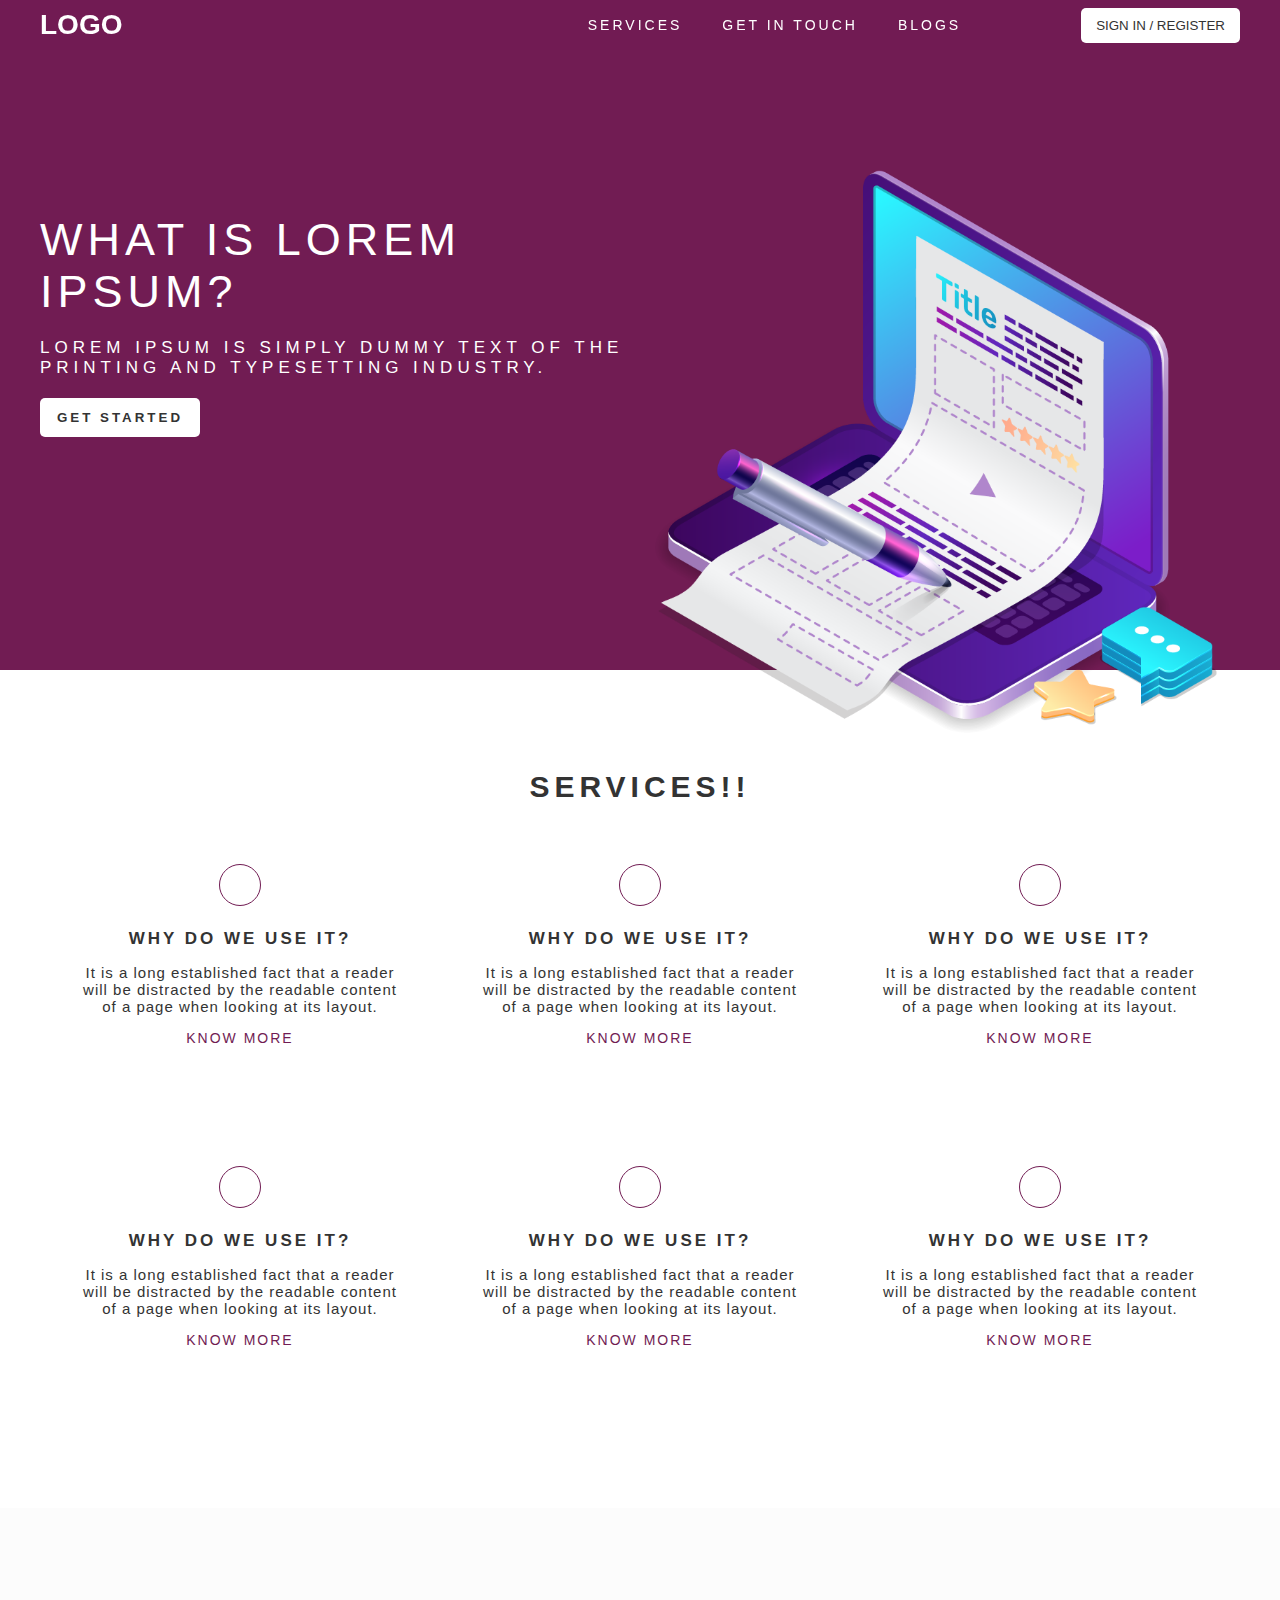
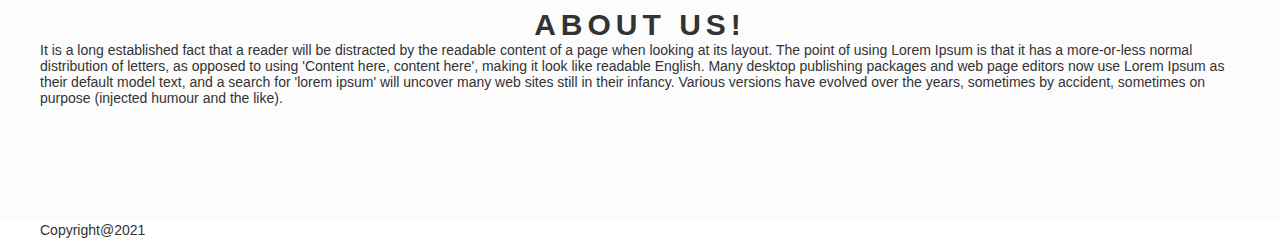
==== theme-3/index-prasad.html @ a6ea3e81 "theme 3 added" ====
<!DOCTYPE html>
<html lang="en">
<head>
    <meta charset="UTF-8">
    <meta http-equiv="X-UA-Compatible" content="IE=edge">
    <meta name="viewport" content="width=device-width, initial-scale=1.0">
    <title>ElevateLabs</title>
    <link rel="stylesheet" href="./styles.css" type="text/css">
    <link rel="stylesheet" href="./animation.css">
    <link rel="stylesheet" href="https://pro.fontawesome.com/releases/v5.10.0/css/all.css" integrity="sha384-AYmEC3Yw5cVb3ZcuHtOA93w35dYTsvhLPVnYs9eStHfGJvOvKxVfELGroGkvsg+p" crossorigin="anonymous"/>

</head>
<body>
    <div class="wrapper">
        <header class="header">
            <div class="container flex-block-one">
                <div class="logo-wrap">
                    <h1>LOGO</h1>
                </div>
                <div class="nav-wrap">
                    <nav>
                        <li><a href="javascript:void(0)">Services</a></li>
                        <li><a href="javascript:void(0)">Get In Touch</a></li>
                        <li><a href="javascript:void(0)">Blogs</a></li>
                    </nav>
                    <button class="btn btn-header">Sign in / Register</button>
                </div>
            </div>
        </header>
        <main>
            <section class="section section-one">
                <div class="container">
                    <div class="inner-wrapper flex-banner-block z-index-wrap">
                        <div class="contentblock">
                            <h2 class="fadeInLeft-animation">What is Lorem Ipsum?</h2>
                            <h3 class="fadeInLeft-animation">Lorem Ipsum is simply dummy text of the printing and typesetting industry. </h3>
                            <button class="btn btn-style-1 fadeInLeft-animation">Get Started</button>
                        </div>
                        <div class="imagebock">
                            <img src="./images/bannerpng-1.png" alt="" srcset="" class="fadeInRight-animation">
                        </div>
                    </div>
                </div>
            </section>
            <section class="section section-two bg-white">
                <div class="container">
                    <div class="inner-wrap z-index-wrap">
                        <h3 class="section-head">Services!!</h3>
                        <div class="inner-gird-wrap">
                            <div class="card">
                                <div class="imageb"><span><i class="fas fa-chalkboard-teacher"></i></span></div>
                                <div class="textb">
                                    <p class="titlet">Why do we use it?</p>
                                    <p class="desct">
                                        It is a long established fact that a reader will be distracted by the readable content of a page when looking at its layout. </p>
                                    <a class="readmoret" href="javascript:void(0);">Know More</a>
                                </div>
                            </div>
                            <div class="card">
                                <div class="imageb"><span><i class="fas fa-chalkboard-teacher"></i></span></div>
                                <div class="textb">
                                    <p class="titlet">Why do we use it?</p>
                                    <p class="desct">
                                        It is a long established fact that a reader will be distracted by the readable content of a page when looking at its layout. </p>
                                    <a class="readmoret" href="javascript:void(0);">Know More</a>
                                </div>
                            </div>
                            <div class="card">
                                <div class="imageb"><span><i class="fas fa-chalkboard-teacher"></i></span></div>
                                <div class="textb">
                                    <p class="titlet">Why do we use it?</p>
                                    <p class="desct">
                                        It is a long established fact that a reader will be distracted by the readable content of a page when looking at its layout. </p>
                                    <a class="readmoret" href="javascript:void(0);">Know More</a>
                                </div>
                            </div>
                            <div class="card">
                                <div class="imageb"><span><i class="fas fa-chalkboard-teacher"></i></span></div>
                                <div class="textb">
                                    <p class="titlet">Why do we use it?</p>
                                    <p class="desct">
                                        It is a long established fact that a reader will be distracted by the readable content of a page when looking at its layout. </p>
                                    <a class="readmoret" href="javascript:void(0);">Know More</a>
                                </div>
                            </div>
                            <div class="card">
                                <div class="imageb"><span><i class="fas fa-chalkboard-teacher"></i></span></div>
                                <div class="textb">
                                    <p class="titlet">Why do we use it?</p>
                                    <p class="desct">
                                        It is a long established fact that a reader will be distracted by the readable content of a page when looking at its layout. </p>
                                    <a class="readmoret" href="javascript:void(0);">Know More</a>
                                </div>
                            </div>
                            <div class="card">
                                <div class="imageb"><span><i class="fas fa-chalkboard-teacher"></i></span></div>
                                <div class="textb">
                                    <p class="titlet">Why do we use it?</p>
                                    <p class="desct">
                                        It is a long established fact that a reader will be distracted by the readable content of a page when looking at its layout. </p>
                                    <a class="readmoret" href="javascript:void(0);">Know More</a>
                                </div>
                            </div>
                        </div>
                    </div>
                </div>
            </section>
            <section class="section section-three bg-darkwhite">
                <div class="container">
                    <div class="inner-wrap z-index-wrap">
                        <h3 class="section-head">About us!</h3>
                       <div class="sect3-wrap flexcn-wrap">
                        
                        <div class="leftcol">
                            <p>It is a long established fact that a reader will be distracted by the readable content of a page when looking at its layout. The point of using Lorem Ipsum is that it has a more-or-less normal distribution of letters, as opposed to using 'Content here, content here', making it look like readable English. Many desktop publishing packages and web page editors now use Lorem Ipsum as their default model text, and a search for 'lorem ipsum' will uncover many web sites still in their infancy. Various versions have evolved over the years, sometimes by accident, sometimes on purpose (injected humour and the like).</p>
                        </div>
                        <div class="rightcol">
                            <img src="./assets/images/image2.jpg" alt="">
                        </div>
                       </div>
                    </div>
                </div>
            </section>
        </main>
        <footer class="footer">
            <div class="container">
                <div class="footer-wrap">
                    <p>Copyright@2021</p>
                </div>
            </div>
        </footer>
    </div>
    <script src="./scripts.js"></script>
</body>
</html>
---- theme-3/styles.css ----
*{margin:0;padding:0;box-sizing: border-box;}
ul,li{list-style-type: none;padding: 0;margin: 0;}

:root {
  --main-color: hotpink;
  /* --main-bg:linear-gradient(to right top, #540355, #56105a, #581a5f, #5a2364, #5c2a69);; */
  --main-bg:#711c53;
  --main-bg2:rgba(113, 28, 83,0.9);
  --light-bg:rgba(252, 252, 252,1);
  /* --main-bg2:rgba(0, 0, 0,0.7); */
  --pane-padding: 5px 42px;
}
a{text-decoration: none;}
body{position: relative;font-size: 14px;line-height: normal;font-family: Helvetica,Arial, sans-serif;color: #333;background-color: #fff;}
.header{position: fixed;z-index: 3;transition: all 0.5s;top: 0;left: 0;right: 0;height: 50px;background:var(--main-bg2);color: #fff;}
.sticky-header{position: fixed;left: 0;top:0;right:0}
.container{max-width: 1200px;margin: 0 auto;}
.flex-block-one{display: flex;justify-content: space-between;align-items: center;height: 50px;}

.btn{appearance: none;border:0;cursor: pointer;border-radius: 5px;}
.btn-header{padding: 10px 15px;background-color: #fff;color: #333;text-transform: uppercase;font-weight: 500;transition: all 0.3s;}
.btn-header:hover{opacity: 0.9;}



/***/
.logo-wrap{color: #fff;}
.nav-wrap{position: relative;display: flex;justify-content: right;}
nav{display: flex;margin-right: 100px;align-items: center;}
nav li{margin: 0 20px;position: relative;}
nav li a{color: #fff;text-decoration: none;letter-spacing: 3px;text-transform: uppercase;}
nav li a::after{content: "";position: absolute;background: #fff;width: 0;height: 2px;bottom: -7px;;display: block;left:50%;transform: translateX(-50%);transition: all 0.3s;opacity: 0;}
nav li:hover a::after{width: 100%;opacity: 1;}

/**/
/* .section-one{background-image: linear-gradient(to left top, #091124, #0c1c2f, #0e263a, #103045, #123b50, #114056, #0f445c, #0d4962, #074865, #034869, #03476c, #06466f);color: #fff;} */
.section-one{background:var(--main-bg);color: #fff;}
.section-one{padding-top: 50px;}
.flex-banner-block{display: flex;justify-content: stretch;height: 670px;align-items: stretch;}
.contentblock{display: flex;flex-direction: column;justify-content: center;flex-basis: 50%;;text-transform: uppercase;}
.contentblock h2,.contentblock h3,.contentblock button{margin-bottom: 20px;text-align: left;font-weight: normal;letter-spacing: 5px}
.contentblock h2{font-size: 45px;}
.contentblock h3{font-size: 17px;}
.contentblock .btn-style-1 {max-width: 160px;padding: 12px 0;text-transform: uppercase;position: relative;cursor: pointer;letter-spacing: 3px;background-color: #fff;color: #333;font-weight: bold;text-align: center;transition: all 0.3s;}
.contentblock .btn-style-1:hover{opacity: 0.9;}
.imagebock{flex-basis: 50%;position: relative;}
.imagebock img{position: absolute;max-width: 140%;right: 0;bottom: -33%;right: -20%;}

/*section common*/
section{padding:100px 0;position: relative;}
section:first-child{padding: 0;}
.section-head{font-size: 30px;text-transform: uppercase;letter-spacing: 5px;text-align: center;}
.bg-white{background:#fff;}
.bg-darkwhite{background: var(--light-bg);}
.z-index-wrap{z-index: 2;position: relative;}
section:first-child .z-index-wrap{z-index: 1;}

/*section 2*/
.inner-gird-wrap{position: relative;display: flex;justify-content: space-around;flex-wrap: wrap;}
.inner-gird-wrap .card{flex-basis: 30%;}
.card{position: relative;border-radius: 2px;border:0 solid #f6f6f6;padding:40px 20px;margin: 20px;transition: all 0.3s ease-in-out;text-align: center;}
.card .titlet{font-size: 17px;font-weight: bold;letter-spacing: 3px;text-transform: uppercase;margin-bottom: 15px;transition: all 0.3s ease-in;}
.card .desct{font-size: 15px;margin-bottom: 15px;letter-spacing: 1px;}
.card .readmoret{color:var(--main-bg);text-transform: uppercase;letter-spacing: 2px;}
.card .imageb{margin-bottom: 20px;}
.card .imageb span{position: relative;overflow: hidden;padding: 20px;border-radius: 50%;border: 1px solid var(--main-bg);display: inline-block;transition:all .5s ease-in}
.card .imageb i{font-size: 30px;color:var(--main-bg);}
.card:hover{box-shadow: 0 10px 15px 0px #ccc;}
.card:hover .imageb span{box-shadow: 0 0 3px 0px #333;background-color:var(--main-bg);transform: rotateY(180deg);}
.card:hover .imageb i{color: #fff}
---- theme-3/animation.css ----
@-webkit-keyframes fadeInLeft {
    0%   { opacity: 0; margin-left: -40px;}
    100% { opacity: 1; margin-left: 0;}
}
@-moz-keyframes fadeInLeft {
    0%   { opacity: 0; margin-left: -40px;}
    100% { opacity: 1; margin-left: 0;}
}
@-o-keyframes fadeInLeft {
    0%   { opacity: 0; margin-left: -40px;}
    100% { opacity: 1; margin-left: 0;}
}
@keyframes fadeInLeft {
    0%   { opacity: 0; margin-left: -40px;}
    100% { opacity: 1; margin-left: 0;}
}

.fadeInLeft-animation {
    -webkit-animation: fadeInLeft 5s 1; /* Safari 4+ */
    -moz-animation:    fadeInLeft 5s 1; /* Fx 5+ */
    -o-animation:      fadeInLeft 5s 1; /* Opera 12+ */
    animation:         fadeInLeft 5s 1; /* IE 10+, Fx 29+ */
}
@-webkit-keyframes fadeInRight {
    0%   { opacity: 0; margin-right: -40px;}
    100% { opacity: 1; margin-right: 0;}
}
@-moz-keyframes fadeInRight {
    0%   { opacity: 0; margin-right: -40px;}
    100% { opacity: 1; margin-right: 0;}
}
@-o-keyframes fadeInRight {
    0%   { opacity: 0; margin-right: -40px;}
    100% { opacity: 1; margin-right: 0;}
}
@keyframes fadeInRight {
    0%   { opacity: 0; margin-right: -40px;}
    100% { opacity: 1; margin-right: 0;}
}

.fadeInRight-animation {
    -webkit-animation: fadeInRight 5s 1; /* Safari 4+ */
    -moz-animation:    fadeInRight 5s 1; /* Fx 5+ */
    -o-animation:      fadeInRight 5s 1; /* Opera 12+ */
    animation:         fadeInRight 5s 1; /* IE 10+, Fx 29+ */
}

@-webkit-keyframes fadeInUp {
    0%   { opacity: 0; margin-bottom: -40px;}
    100% { opacity: 1; margin-bottom: 0;}
}
@-moz-keyframes fadeInUp {
    0%   { opacity: 0; margin-bottom: -40px;}
    100% { opacity: 1; margin-bottom: 0;}
}
@-o-keyframes fadeInUp {
    0%   { opacity: 0; margin-bottom: -40px;}
    100% { opacity: 1; margin-bottom: 0;}
}
@keyframes fadeInUp {
    0%   { opacity: 0; margin-bottom: -40px;}
    100% { opacity: 1; margin-bottom: 0;}
}

.fadeInUp-animation {
    -webkit-animation: fadeInUp 2.5s 1; /* Safari 4+ */
    -moz-animation:    fadeInUp 2.5s 1; /* Fx 5+ */
    -o-animation:      fadeInUp 2.5s 1; /* Opera 12+ */
    animation:         fadeInUp 2.5s 1; /* IE 10+, Fx 29+ */
  }
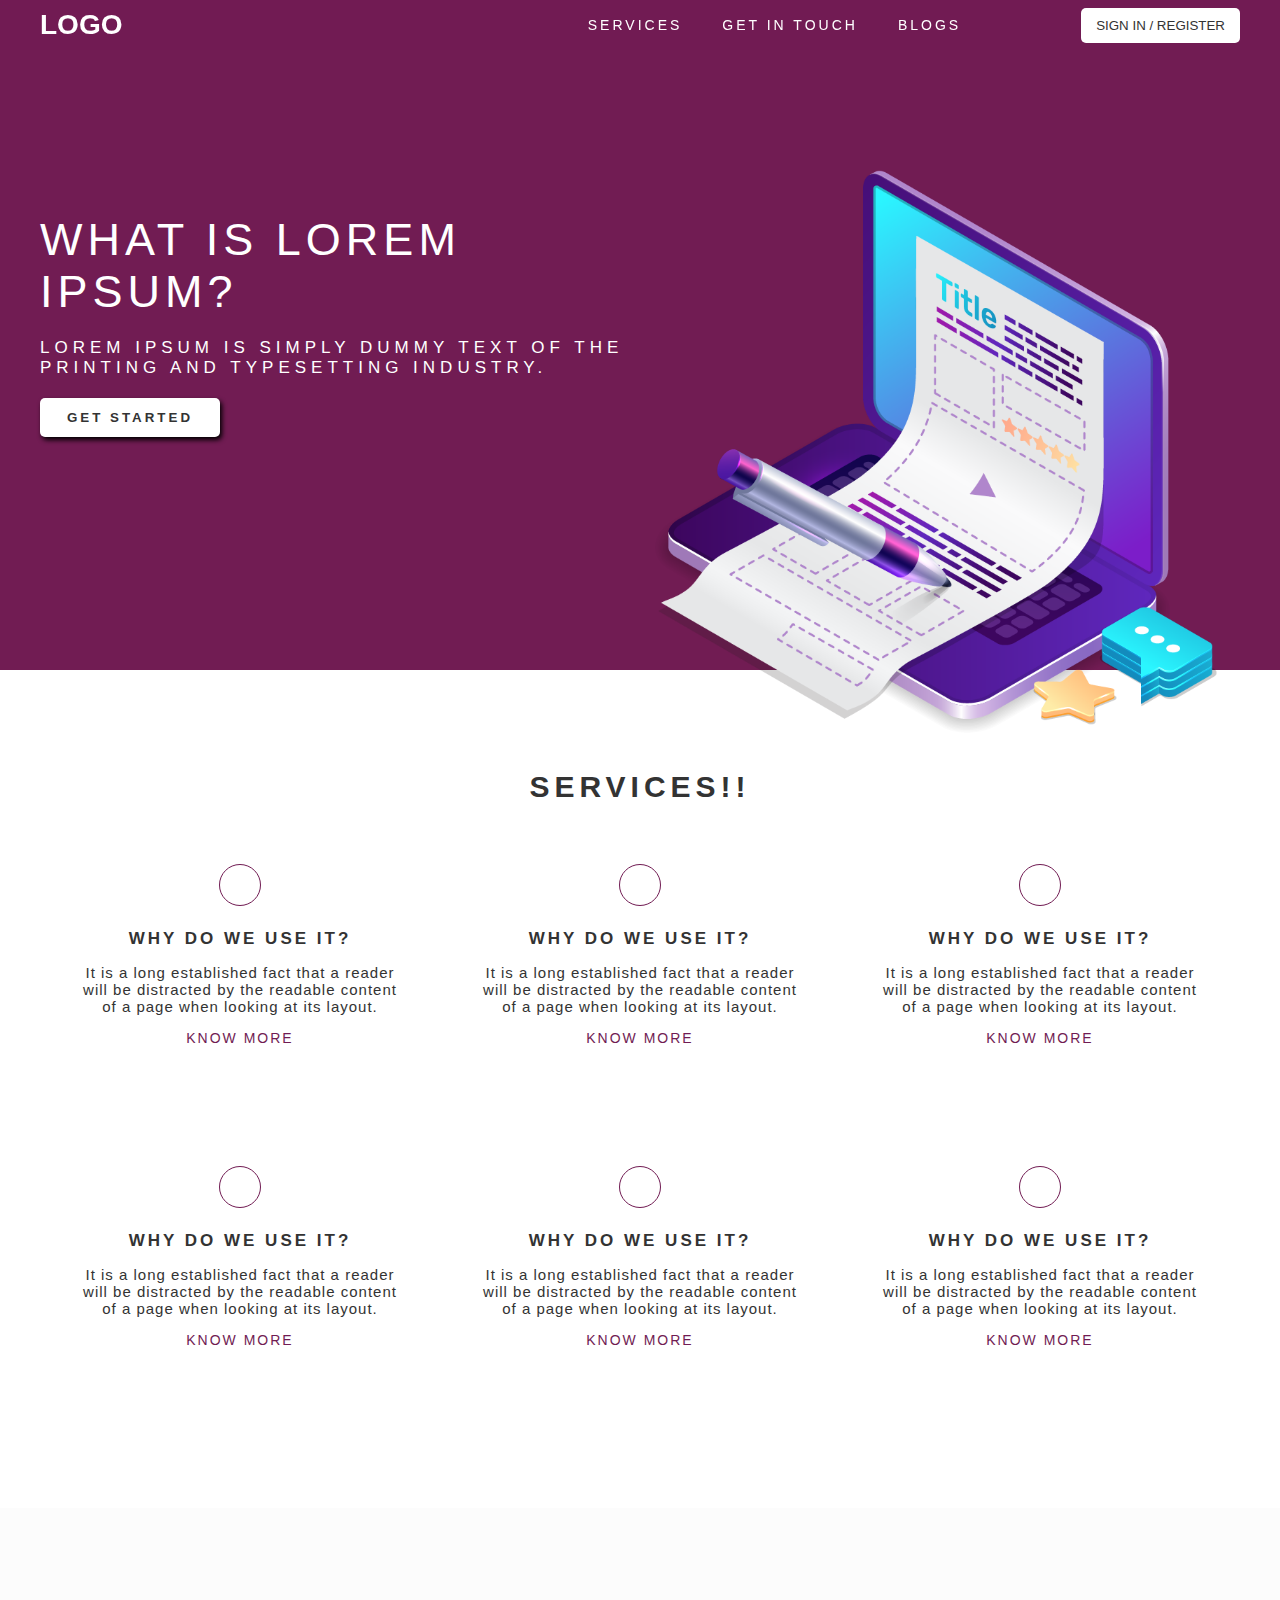
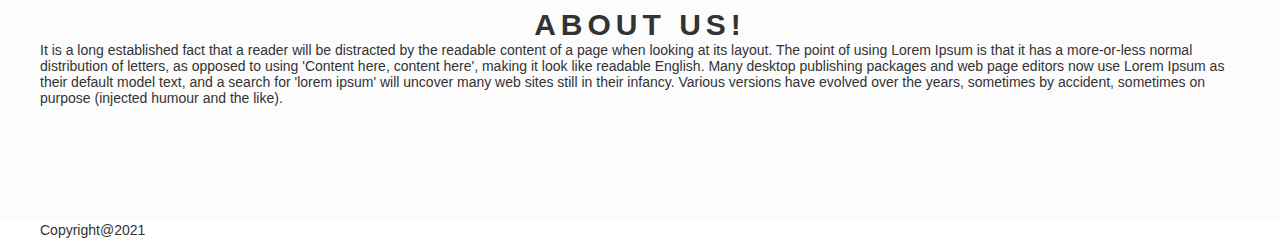
==== commit 501d3d0a: "updated files" ====
--- a/theme-3/index-prasad.html
+++ b/theme-3/index-prasad.html
@@ -34,7 +34,7 @@
                         <div class="contentblock">
                             <h2 class="fadeInLeft-animation">What is Lorem Ipsum?</h2>
                             <h3 class="fadeInLeft-animation">Lorem Ipsum is simply dummy text of the printing and typesetting industry. </h3>
-                            <button class="btn btn-style-1 fadeInLeft-animation">Get Started</button>
+                            <button class="btn btn-style-1 fadeInLeft-animation">Get Started <i class="fa fa-arrow-right" aria-hidden="true"></i></button>
                         </div>
                         <div class="imagebock">
                             <img src="./images/bannerpng-1.png" alt="" srcset="" class="fadeInRight-animation">
--- a/theme-3/styles.css
+++ b/theme-3/styles.css
@@ -19,7 +19,7 @@
 
 .btn{appearance: none;border:0;cursor: pointer;border-radius: 5px;}
 .btn-header{padding: 10px 15px;background-color: #fff;color: #333;text-transform: uppercase;font-weight: 500;transition: all 0.3s;}
-.btn-header:hover{opacity: 0.9;}
+.btn-header:hover{color: #fff;background-color: #626ee3;}
 
 
 
@@ -41,8 +41,9 @@
 .contentblock h2,.contentblock h3,.contentblock button{margin-bottom: 20px;text-align: left;font-weight: normal;letter-spacing: 5px}
 .contentblock h2{font-size: 45px;}
 .contentblock h3{font-size: 17px;}
-.contentblock .btn-style-1 {max-width: 160px;padding: 12px 0;text-transform: uppercase;position: relative;cursor: pointer;letter-spacing: 3px;background-color: #fff;color: #333;font-weight: bold;text-align: center;transition: all 0.3s;}
-.contentblock .btn-style-1:hover{opacity: 0.9;}
+.contentblock .btn-style-1 {max-width: 180px;padding: 12px 0;text-transform: uppercase;position: relative;cursor: pointer;letter-spacing: 3px;background-color: #fff;color: #333;font-weight: bold;text-align: center;transition: all 0.3s;box-shadow: 2px 3px 5px 0px #000;}
+.contentblock .btn-style-1:hover{color: #fff;background-color: #626ee3;}
+.contentblock .btn-style-1:hover i{margin-left: 2px;}
 .imagebock{flex-basis: 50%;position: relative;}
 .imagebock img{position: absolute;max-width: 140%;right: 0;bottom: -33%;right: -20%;}
 
